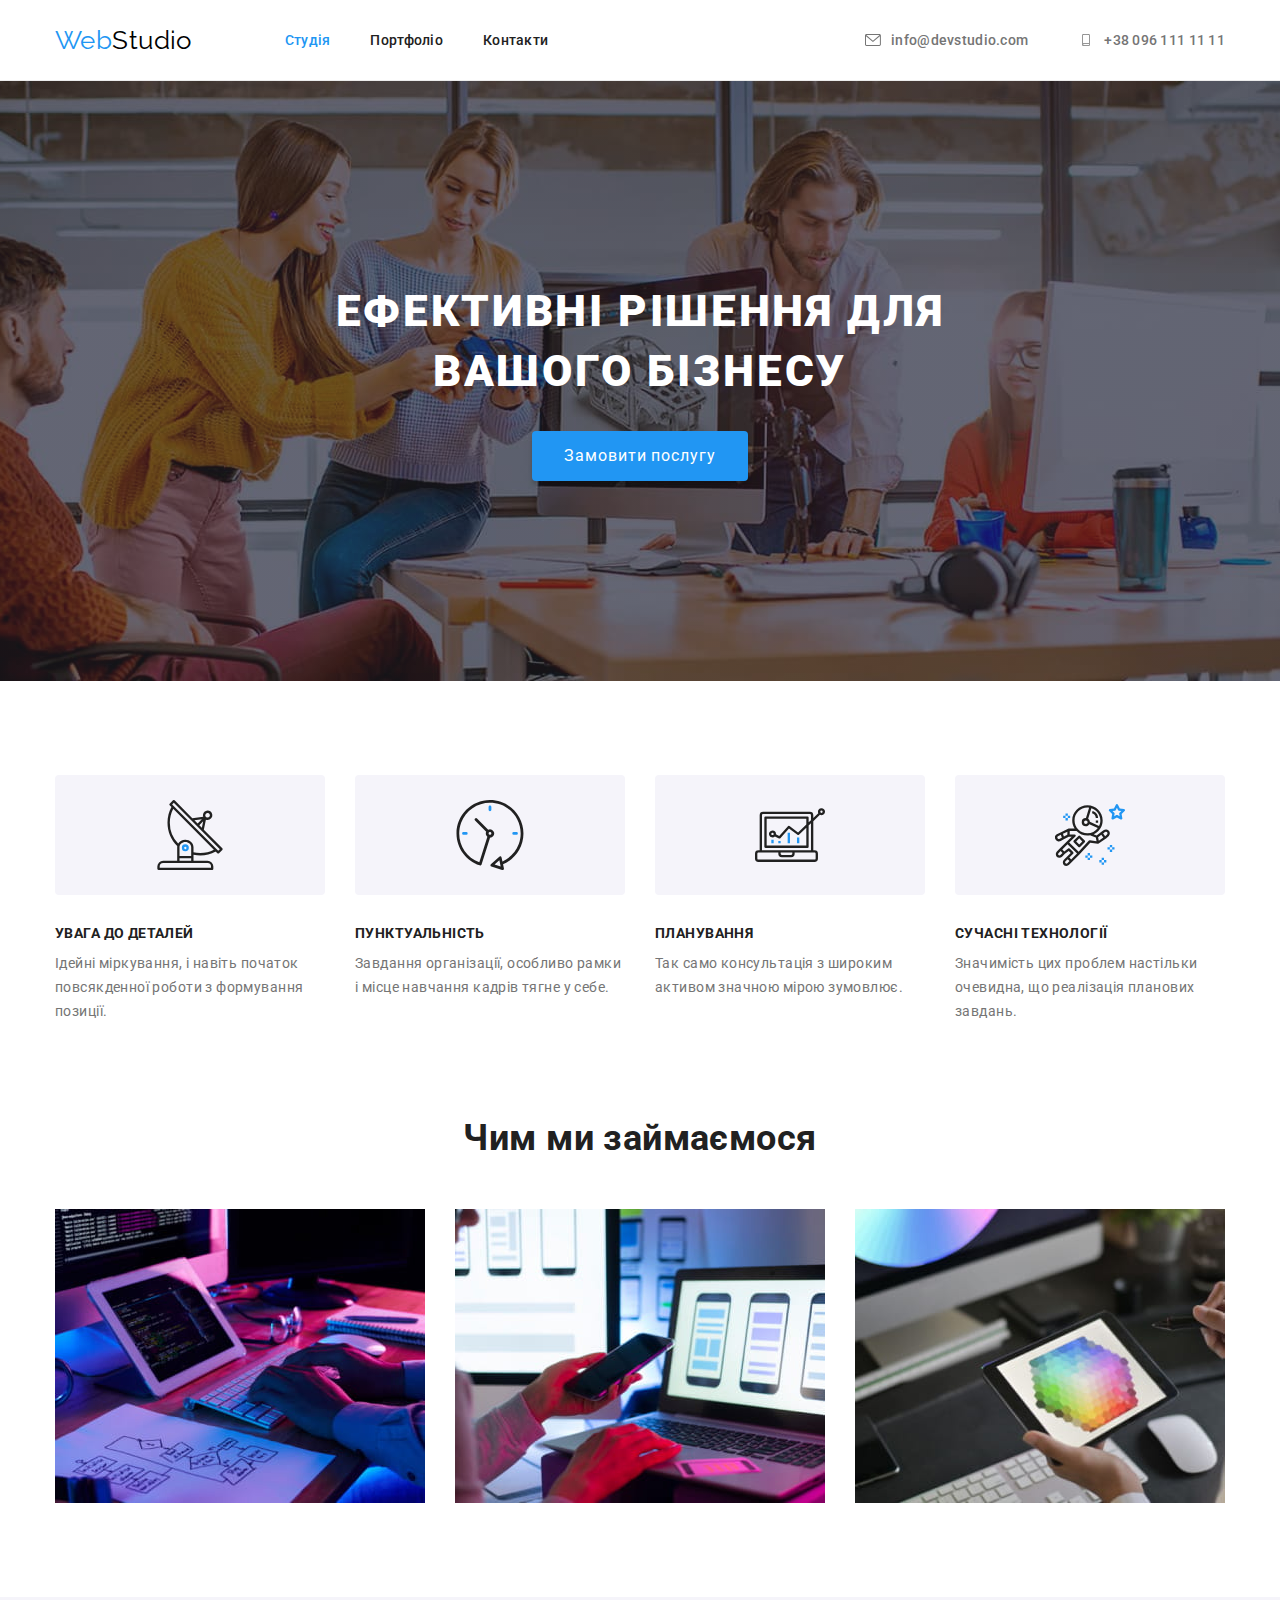
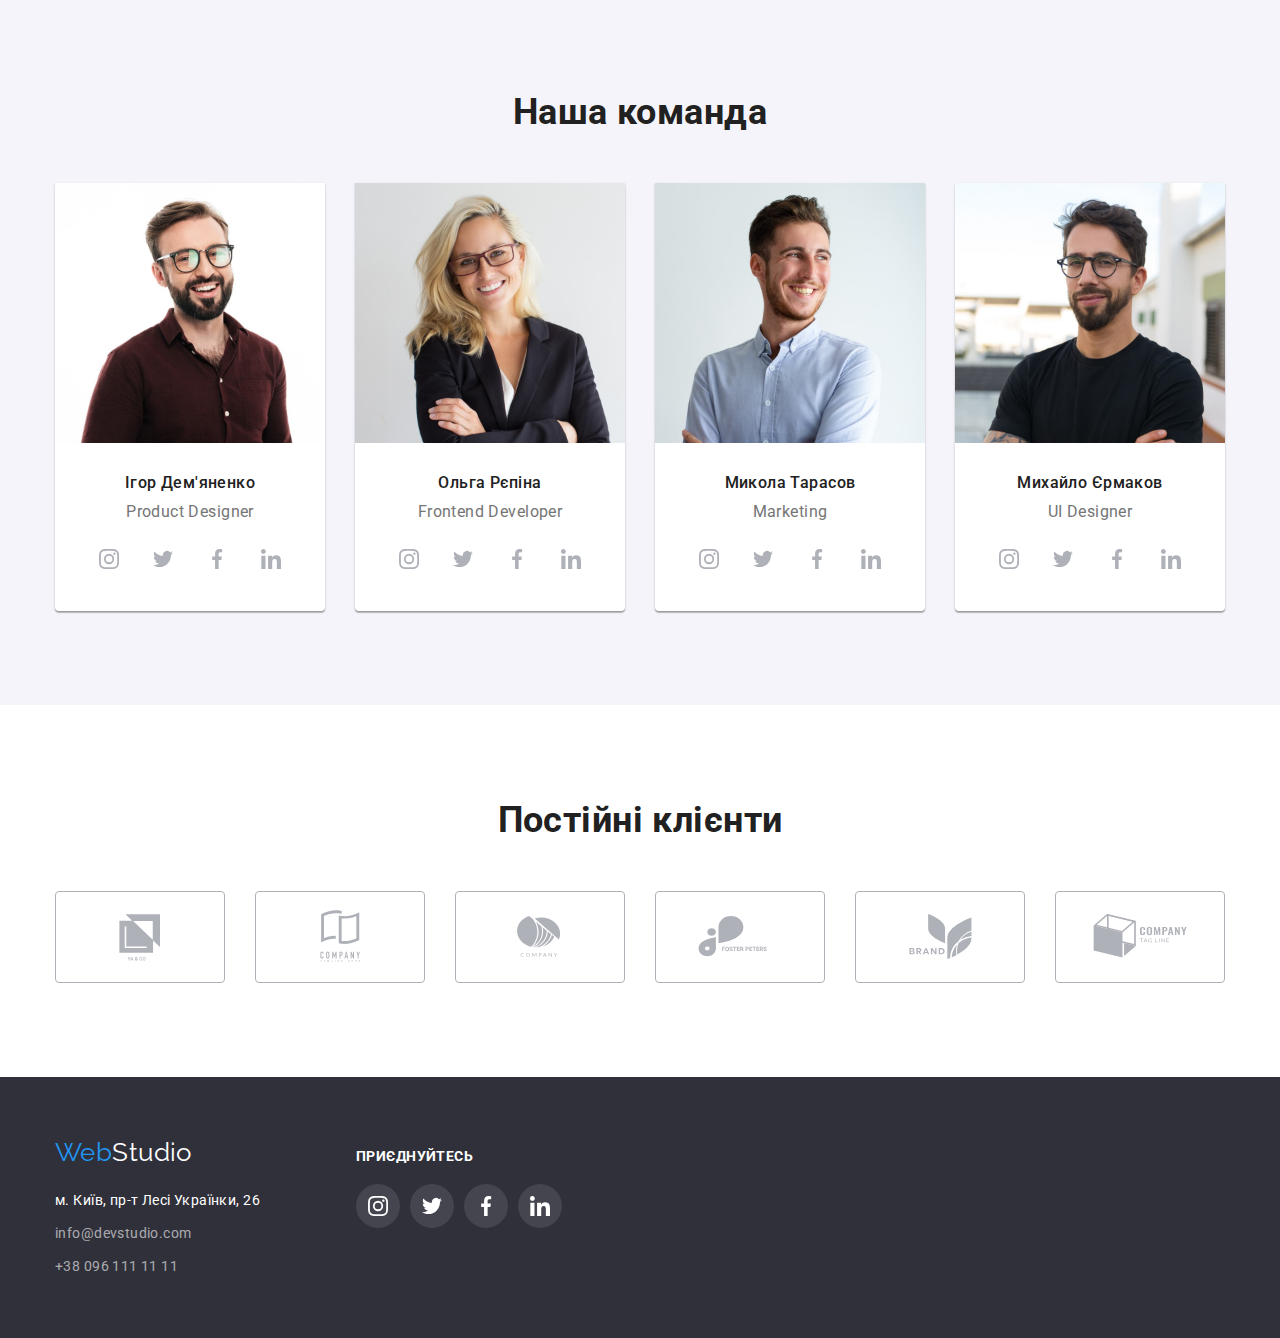
==== index.html @ b538053b "Initial commit" ====
<!DOCTYPE html>
<html lang="uk">
  <head>
    <meta charset="UTF-8" />
    <meta http-equiv="X-UA-Compatible" content="IE=edge" />
    <meta name="viewport" content="width=device-width, initial-scale=1.0" />
    <title>WebStudio</title>

    <!-- Шрифти -->
    <link rel="preconnect" href="https://fonts.googleapis.com" />
    <link rel="preconnect" href="https://fonts.gstatic.com" crossorigin />
    <link
      href="https://fonts.googleapis.com/css2?family=Raleway:wght@700&family=Roboto:wght@400;500;700;900&display=swap"
      rel="stylesheet"
    />

    <!-- Нормалізація -->
    <link
      rel="stylesheet"
      href="https://cdnjs.cloudflare.com/ajax/libs/modern-normalize/1.1.0/modern-normalize.min.css"
    />

    <!-- Стилі -->
    <link rel="stylesheet" href="./CSS/styles.css" />
  </head>
  <body>
    <!-- Шапка сайту -->
    <header class="header">
      <div class="container header-container">
        <nav class="header-nav">
          <a href="./index.html" class="logo"> <span>Web</span>Studio </a>
          <ul class="site-nav list">
            <li class="item"><a class="link current" href="/index.html">Студія</a></li>
            <li class="item"><a class="link" href="./portfolio.html">Портфоліо</a></li>
            <li class="item"><a class="link" href="./contacts.html">Контакти</a></li>
          </ul>
        </nav>

        <ul class="auth-nav list">
          <li class="item">
            <a class="link" href="mailto:info@devstudio.com"
              ><svg class="auth-nav-icon" width="16px" height="12px">
                <use href="./images/icons.svg/symbol-defs.svg#icon-envelope"></use></svg>info@devstudio.com</a>
          </li>
          <li class="item">
            <a class="link" href="tel:+380961111111"
              ><svg class="auth-nav-icon" width="16px" height="12px">
                <use href="./images/icons.svg/symbol-defs.svg#icon-smartphone"></use></svg>+38 096 111 11 11</a>
          </li>
        </ul>
      </div>
    </header>

    <!--Унікальний контент сторінки Студія-->
    <main>
      <!--Герой-->
      <section class="hero section overlay">
        <div class="container">
          <h1 class="hero-title">Ефективні рішення для вашого бізнесу</h1>
          <button type="button" class="hero-btn">Замовити послугу</button>
        </div>
      </section>

      <!--Особливості-->
      <section class="exclusive section">
        <div class="container">
          <h2 hidden>Особливості</h2>
          <ul class="exclusive-list">
            <li class="exclusive-item">
              <div class="container-exclusive-icon">
                <svg class="exclusive-icon" width="70px" height="70px">
                  <use href="./images/icons.svg/symbol-defs.svg#icon-antenna-one"></use>
                </svg>
              </div>
              <h3 class="exclusive-title">УВАГА ДО ДЕТАЛЕЙ</h3>
              <p class="exclusive-text">
                Ідейні міркування, і навіть початок повсякденної роботи з формування позиції.
              </p>
            </li>
            <li class="exclusive-item icon-clock">
              <div class="container-exclusive-icon">
                <svg class="exclusive-icon" width="70px" height="70px">
                  <use href="./images/icons.svg/symbol-defs.svg#icon-clock-one"></use>
                </svg>
              </div>
              <h3 class="exclusive-title">ПУНКТУАЛЬНІСТЬ</h3>
              <p class="exclusive-text">
                Завдання організації, особливо рамки і місце навчання кадрів тягне у себе.
              </p>
            </li>
            <li class="exclusive-item icon-diagram">
              <div class="container-exclusive-icon">
                <svg class="exclusive-icon" width="70px" height="70px">
                  <use href="./images/icons.svg/symbol-defs.svg#icon-diagram-one"></use>
                </svg>
              </div>
              <h3 class="exclusive-title">ПЛАНУВАННЯ</h3>
              <p class="exclusive-text">
                Так само консультація з широким активом значною мірою зумовлює.
              </p>
            </li>
            <li class="exclusive-item icon-astronaut">
              <div class="container-exclusive-icon">
                <svg class="exclusive-icon" width="70px" height="70px">
                  <use href="./images/icons.svg/symbol-defs.svg#icon-astronaut-one"></use>
                </svg>
              </div>
              <h3 class="exclusive-title">СУЧАСНІ ТЕХНОЛОГІЇ</h3>
              <p class="exclusive-text">
                Значимість цих проблем настільки очевидна, що реалізація планових завдань.
              </p>
            </li>
          </ul>
        </div>
      </section>

      <!--Чим ми займаємося-->
      <section class="direction section">
        <div class="container">
          <h2 class="section-title">Чим ми займаємося</h2>
          <ul class="direction-list list">
            <li class="direction-text">
              <img src="./images/img.jpg" alt="Десктопні додатки" width="370" height="294" />
            </li>
            <li class="direction-text">
              <img src="./images/img-1.jpg" alt="Мобільні додатки" width="370" height="294" />
            </li>
            <li class="direction-text">
              <img src="./images/img-2.jpg" alt="Дизайнерські рішення" width="370" height="294" />
            </li>
          </ul>
        </div>
      </section>

      <!--Наша команда-->
      <section class="team section">
        <div class="container">
          <h2 class="section-title">Наша команда</h2>
          <ul class="team-list">
            <li class="item">
              <img
                src="./images/image.team/img.jpg"
                alt="Фото Ігора Дем'яненко"
                class="image"
                width="270"
                height="260"
              />
              <div class="team-content">
                <h3 class="name">Ігор Дем'яненко</h3>
                <p lang="en" class="text">Product Designer</p>
                <ul class="team-social-list">
                  <li class="team-social-item">
                    <a href="" class="team-social-link">
                      <svg class="team-social-icon" width="20px" height="20px">
                        <use
                          href="./images/icons.svg/symbol-defs.svg#icon-instagram-two"
                        ></use>
                      </svg>
                    </a>
                  </li>
                  <li class="team-social-item">
                    <a href="" class="team-social-link">
                      <svg class="team-social-icon" width="20px" height="20px">
                        <use href="./images/icons.svg/symbol-defs.svg#icon-twitter-one"></use>
                      </svg>
                    </a>
                  </li>
                  <li class="team-social-item">
                    <a href="" class="team-social-link">
                      <svg class="team-social-icon" width="20px" height="20px">
                        <use href="./images/icons.svg/symbol-defs.svg#icon-facebook-one"></use>
                      </svg>
                    </a>
                  </li>
                  <li class="team-social-item">
                    <a href="" class="team-social-link">
                      <svg class="team-social-icon" width="20px" height="20px">
                        <use href="./images/icons.svg/symbol-defs.svg#icon-linkedin-one"></use>
                      </svg>
                    </a>
                  </li>
                </ul>
              </div>
            </li>
            <li class="item">
              <img
                src="./images/image.team/img-1.jpg"
                alt="Фото Ольги Рєпіни"
                class="image"
                width="270"
                height="260"
              />
              <div class="team-content">
                <h3 class="name">Ольга Рєпіна</h3>
                <p lang="en" class="text">Frontend Developer</p>
                <ul class="team-social-list">
                  <li class="team-social-item">
                    <a href="" class="team-social-link">
                      <svg class="team-social-icon" width="20px" height="20px">
                        <use
                          href="./images/icons.svg/symbol-defs.svg#icon-instagram-two"
                        ></use>
                      </svg>
                    </a>
                  </li>
                  <li class="team-social-item">
                    <a href="" class="team-social-link">
                      <svg class="team-social-icon" width="20px" height="20px">
                        <use href="./images/icons.svg/symbol-defs.svg#icon-twitter-one"></use>
                      </svg>
                    </a>
                  </li>
                  <li class="team-social-item">
                    <a href="" class="team-social-link">
                      <svg class="team-social-icon" width="20px" height="20px">
                        <use href="./images/icons.svg/symbol-defs.svg#icon-facebook-one"></use>
                      </svg>
                    </a>
                  </li>
                  <li class="team-social-item">
                    <a href="" class="team-social-link">
                      <svg class="team-social-icon" width="20px" height="20px">
                        <use href="./images/icons.svg/symbol-defs.svg#icon-linkedin-one"></use>
                      </svg>
                    </a>
                  </li>
                </ul>
              </div>
            </li>
            <li class="item">
              <img
                src="./images/image.team/img-2.jpg"
                alt="Фото Миколи Тарасова"
                class="image"
                width="270"
                height="260"
              />
              <div class="team-content">
                <h3 class="name">Микола Тарасов</h3>
                <p lang="en" class="text">Marketing</p>
                <ul class="team-social-list">
                  <li class="team-social-item">
                    <a href="" class="team-social-link">
                      <svg class="team-social-icon" width="20px" height="20px">
                        <use
                          href="./images/icons.svg/symbol-defs.svg#icon-instagram-two"
                        ></use>
                      </svg>
                    </a>
                  </li>
                  <li class="team-social-item">
                    <a href="" class="team-social-link">
                      <svg class="team-social-icon" width="20px" height="20px">
                        <use href="./images/icons.svg/symbol-defs.svg#icon-twitter-one"></use>
                      </svg>
                    </a>
                  </li>
                  <li class="team-social-item">
                    <a href="" class="team-social-link">
                      <svg class="team-social-icon" width="20px" height="20px">
                        <use href="./images/icons.svg/symbol-defs.svg#icon-facebook-one"></use>
                      </svg>
                    </a>
                  </li>
                  <li class="team-social-item">
                    <a href="" class="team-social-link">
                      <svg class="team-social-icon" width="20px" height="20px">
                        <use href="./images/icons.svg/symbol-defs.svg#icon-linkedin-one"></use>
                      </svg>
                    </a>
                  </li>
                </ul>
              </div>
            </li>
            <li class="item">
              <img
                src="./images/image.team/img-3.jpg"
                alt="Фото Михайло Єрмакова"
                class="image"
                width="270"
                height="260"
              />
              <div class="team-content">
                <h3 class="name">Михайло Єрмаков</h3>
                <p lang="en" class="text">UI Designer</p>
                <ul class="team-social-list">
                  <li class="team-social-item">
                    <a href="" class="team-social-link">
                      <svg class="team-social-icon" width="20px" height="20px">
                        <use
                          href="./images/icons.svg/symbol-defs.svg#icon-instagram-two"
                        ></use>
                      </svg>
                    </a>
                  </li>
                  <li class="team-social-item">
                    <a href="" class="team-social-link">
                      <svg class="team-social-icon" width="20px" height="20px">
                        <use href="./images/icons.svg/symbol-defs.svg#icon-twitter-one"></use>
                      </svg>
                    </a>
                  </li>
                  <li class="team-social-item">
                    <a href="" class="team-social-link">
                      <svg class="team-social-icon" width="20px" height="20px">
                        <use href="./images/icons.svg/symbol-defs.svg#icon-facebook-one"></use>
                      </svg>
                    </a>
                  </li>
                  <li class="team-social-item">
                    <a href="" class="team-social-link">
                      <svg class="team-social-icon" width="20px" height="20px">
                        <use href="./images/icons.svg/symbol-defs.svg#icon-linkedin-one"></use>
                      </svg>
                    </a>
                  </li>
                </ul>
              </div>
            </li>
          </ul>
        </div>
      </section>

      <!-- Постійні клієнти -->

      <section class="section">
        <div class="container">
          <h2 class="section-title">Постійні клієнти</h2>
          <ul class="custumers">
            <li>
              <a href="" class="custumers-link">
                <svg class="custumers-icon" width="170px" height="92px">
                  <use href="./images/icons.svg/symbol-defs.svg#icon-Client-one"></use>
                </svg>
              </a>
            </li>
            <li>
              <a href="" class="custumers-link">
                <svg class="custumers-icon" width="170px" height="92px">
                  <use href="./images/icons.svg/symbol-defs.svg#icon-Client-two"></use>
                </svg>
              </a>
            </li>
            <li>
              <a href="" class="custumers-link">
                <svg class="custumers-icon" width="170px" height="92px">
                  <use href="./images/icons.svg/symbol-defs.svg#icon-Client-three"></use>
                </svg>
              </a>
            </li>
            <li>
              <a href="" class="custumers-link">
                <svg class="custumers-icon" width="170px" height="92px">
                  <use href="./images/icons.svg/symbol-defs.svg#icon-Client-four"></use>
                </svg>
              </a>
            </li>
            <li>
              <a href="" class="custumers-link">
                <svg class="custumers-icon" width="170px" height="92px">
                  <use href="./images/icons.svg/symbol-defs.svg#icon-Client-five"></use>
                </svg>
              </a>
            </li>
            <li>
              <a href="" class="custumers-link">
                <svg class="custumers-icon" width="170px" height="92px">
                  <use href="./images/icons.svg/symbol-defs.svg#icon-Client-six"></use>
                </svg>
              </a>
            </li>
          </ul>
        </div>
      </section>
    </main>

    <!--Футер-->
    <footer class="footer">
      <div class="container container-flex">
        <div class="address">
          <a href="./index.html" class="footer-logo logo"> <span>Web</span>Studio </a>
          <address>
            <ul class="footer-contacts list">
              <li>
                <a
                  class="link-address"
                  href="https://goo.gl/maps/hEW1JtFpCVsuVEPR8"
                  target="_blank"
                  rel="noreferrer"
                  >м. Київ, пр-т Лесі Українки, 26</a
                >
              </li>
              <li><a class="link" href="mailto:info@devstudio.com">info@devstudio.com</a></li>
              <li><a class="link" href="tel:+380961111111">+38 096 111 11 11</a></li>
            </ul>
          </address>
        </div>

        <div class="social">
          <h2 class="social-title">приєднуйтесь</h2>
          <ul class="social-list">
            <li class="social-item">
              <a href="" class="social-link">
                <svg class="social-icon" width="20px" height="20px">
                  <use
                    href="./images/icons.svg/symbol-defs.svg#icon-instagram-two"
                  ></use>
                </svg>
              </a>
            </li>
            <li class="social-item">
              <a href="" class="social-link">
                <svg class="social-icon" width="20px" height="20px">
                  <use href="./images/icons.svg/symbol-defs.svg#icon-twitter-one"></use>
                </svg>
              </a>
            </li>
            <li class="social-item">
              <a href="" class="social-link">
                <svg class="social-icon" width="20px" height="20px">
                  <use href="./images/icons.svg/symbol-defs.svg#icon-facebook-one"></use>
                </svg>
              </a>
            </li>
            <li class="social-item">
              <a href="" class="social-link">
                <svg class="social-icon" width="20px" height="20px">
                  <use href="./images/icons.svg/symbol-defs.svg#icon-linkedin-one"></use>
                </svg>
              </a>
            </li>
          </ul>
        </div>
      </div>
    </footer>
  </body>
</html>
---- CSS/styles.css ----
:root {
    --primary-text-color: #212121;
    --second-text-color: #757575;
    --accent-color: #2196F3;
    --third-text-color: #ffffff;
}

.visually-hidden {
    position: absolute;
    width: 1px;
    height: 1px;
    margin: -1px;
    border: 0;
    padding: 0;

    white-space: nowrap;
    clip-path: inset(100%);
    clip: rect(0 0 0 0);
    overflow: hidden;
}

body {
    font-family: 'Roboto', 'Raleway', sans-serif;
    background-color: var(--third-text-color);
    color: var(--primary-text-color);
    font-size: 14px;
    letter-spacing: 0.03em;
    
}

ul{
    margin-top: 0;
    margin-bottom: 0;
    padding-left: 0;
}

/* img {
    display: block;
} */

.container {
    width: 1200px;
    padding-left: 15px;
    padding-right: 15px;
    margin-left: auto;
    margin-right: auto;
    /* outline: 1px solid orange; */
}

.section {
    padding-top: 94px;
    padding-bottom: 94px;
}


/* Шапка */

.header {
    border-bottom: 1px solid #ECECEC;
}

.header-container,
.header-nav {
    display: flex;
    align-items: center;
}

.header-nav {
    margin-right: auto;
}

.logo > span {
    color: var(--accent-color);
}

.logo {
    font-family: 'Raleway';
    font-size: 26px;
    line-height: calc(31/26);
    color: #000000;
    text-decoration: none;
}

.logo:hover,
.logo:focus {
color: var(--accent-color);
}

.list {
    list-style: none;
    margin-top: 0;
    margin-bottom: 0;
}

/* Site nav */

.site-nav {
    display: flex;
    margin-left: 93px;
}

.site-nav .item:not(:last-child){
    margin-right: 40px;
}

.site-nav .link {
    display: block;
    padding-top: 32px;
    padding-bottom: 32px;
    font-weight: 500;
    line-height: calc(16/14);
    letter-spacing: 0.02em;
    color: var(--primary-text-color);
    text-decoration: none;
}
.site-nav .link:focus,
.site-nav .link:hover {
    color: var(--accent-color);
}

.site-nav .link.current {
    color: var(--accent-color)
}

/* Auth nav */

.auth-nav {
    display: flex;
}

.auth-nav .item +.item{
    margin-left: 50px;
}


.auth-nav .link {
    display: flex;
    align-items: center;
    padding-top: 32px;
    padding-bottom: 32px;
    font-weight: 500;
    line-height: calc(16/14);
    letter-spacing: 0.02em;
    color: var(--second-text-color);
    text-decoration: none;
    fill: var(--second-text-color)
}
.auth-nav .link:focus,
.auth-nav .link:hover {
    color: var(--accent-color);
}

.auth-nav-icon {
    margin-right: 10px;
    fill: currentColor;
}

/* Герой */

.hero {
    padding: 200px 0;
    text-align: center;
    background-color: #2F303A;
}

.overlay {
    max-width: 1600px;
    height: 600px;
    margin-left: auto;
    margin-right: auto;
    background-image: linear-gradient(
        to right, 
        rgba(47, 48, 58, 0.4), 
        rgba(47, 48, 58, 0.4)),
        url(../images/overlay.jpg);
    background-position: center;
    background-size: cover;
    background-repeat: no-repeat;

}

.hero-title {
    width: 696px;
    margin: 0 auto 30px;
    font-weight: 900;
    font-size: 44px;
    line-height: calc(60/44);
    letter-spacing: 0.06em;
    text-transform: uppercase;
    color: var(--third-text-color);
}

.hero-btn {
    min-width: 216px;
    padding: 10px 32px;
    font-size: 16px;
    line-height: calc(30/16);
    letter-spacing: 0.06em;
    background: var(--accent-color);
    color: var(--third-text-color);
    box-shadow: 0px 4px 4px rgba(0, 0, 0, 0.15);
    border: none;
    border-radius: 4px;
    cursor: pointer;
}

/* Особливості */


.exclusive-list {
    margin-top: 0;
    margin-bottom: 0;
    display: flex;
    justify-content: space-between;
    list-style: none;
}

.exclusive-item {
    width: 270px;
}

.container-exclusive-icon {
    display: inline-flex;
    align-items: center;
    justify-content: center;
    margin-bottom: 30px;
    width: 270px;
    height: 120px;
    border: none;
    border-radius: 4px;
    background-color: #F5F4FA;
}


.exclusive-title {
    margin-top: 0;
    margin-bottom: 10px;
    font-size: 14px;
    line-height: calc(16/14);
}

.exclusive-text {
    margin-top: 0;
    margin-bottom: 0;
    line-height: calc(24/14);
    color: var(--second-text-color);
}

/* Чим ми займаємося */

.direction {
    padding-top: 0;
}

.section-title {
    margin-top: 0;
    margin-bottom: 50px;
    text-align: center;
    font-size: 36px;
    line-height: calc(42/36);
}

.direction-list {
    justify-content: space-between;
    display: flex;
    list-style: none;
}

.direction-text img{
    display: block;
}

/* Наша команда */

.team {
    background: #F5F4FA;
}

.team-list {
    margin-top: 0;
    margin-bottom: 0;
    display: flex;
    justify-content: space-between;
    list-style: none;
}



.team-list .item {
    background: var(--third-text-color);
    box-shadow: 0px 1px 3px rgba(0, 0, 0, 0.12), 0px 1px 1px rgba(0, 0, 0, 0.14), 0px 2px 1px rgba(0, 0, 0, 0.2);
    border-radius: 0px 0px 4px 4px;
}

.team-list .item img {
    display: block;
}

.team-list .team-content {
    padding-top: 30px;
    padding-bottom: 30px;
    text-align: center;
}

.team-list .name {
    margin-top: 0;
    margin-bottom: 10px;
    font-weight: 500;
    font-size: 16px;
    line-height: calc(19/16);
}

.team-list .text {
    margin-top: 0;
    margin-bottom: 16px;
    font-size: 16px;
    line-height: calc(19/16);
    color: var(--second-text-color);
}

/* Соц. мережі команди */

.team-social-list {
    display: flex;
    justify-content: center;
    align-items: center;
    margin: 0;
    padding: 0;
    gap: 10px;
    list-style: none;
}

.team-social-item:hover {
    fill: var(--third-text-color);
    background-color: var(--accent-color);
    border-radius: 50%;
}


.team-social-icon:hover {
    fill: var(--third-text-color);
}

.team-social-link {
    display: inline-flex;
    align-items: center;
    justify-content: center;
    height: 44px;
    width: 44px;
    fill: #AFB1B8;
    border-radius: 50%;
}

.team-social-link:hover,
.team-social-link:focus {
    fill: var(--third-text-color);
    background-color: var(--accent-color);
    
}



/* Постійні клієнти */

.custumers {
    display: flex;
    padding: 0;
    margin: 0;
    list-style: none;
    gap: 30px;
}

.custumers-link {
    display: flex;
    align-items: center;
    width: 170px;
    height: 92px;
    padding: 0;
    border: 1px solid #AFB1B8;
    border-radius: 4px;
    fill: #AFB1B8;
}

.custumers-link:hover,
.custumers-link:focus {
    fill: var(--accent-color);
    border-color: var(--accent-color);
}

/* Футер */

.footer {
    background-color: #2F303A;
    padding-top: 60px;
    padding-bottom: 60px;
}

.footer-logo {
    display: block;
    margin-bottom: 20px;
    color: var(--third-text-color);
}

.footer-logo > span {
    color: var(--accent-color);
}

.footer > .link {
    color: var(--third-text-color);
}

.container-flex {
    display: flex;
    align-items: baseline;
}

.address {
    min-width: 231px;
    margin-right: 70px;
}

.footer-contacts {
    display: flex;
    flex-direction: column;
    gap: 9px;
    list-style: none;
}

.link-address {
    font-style: normal;
    line-height: calc(24/14);
    color: var(--third-text-color);
    text-decoration: none;
}

.footer-contacts .link {
    font-style: normal;
    line-height: calc(24/14);
    color: rgba(255, 255, 255, 0.6);
    text-decoration: none;
}

.footer-contacts .link:hover,
.footer-contacts .link:focus {
    color: var(--accent-color);
}

/* Футер соц мережі */

.social {
    padding: 0;
}

.social-title {
    margin-top: 0;
    margin-bottom: 20px;
    font-size: 14px;
    line-height: calc(16/14);
    letter-spacing: 0.03em;
    text-transform: uppercase;
    color: var(--third-text-color);
}

.social-list {
    display: flex;
    list-style: none;
    gap: 10px;
}

.social-link {
    display: inline-flex;
    align-items: center;
    justify-content: center;
    height: 44px;
    width: 44px;
    fill: var(--third-text-color);
    background-color: #44454E;
    border-radius: 50%;
}

.social-link:hover,
.social-link:focus {
    background-color: var(--accent-color);
    border-radius: 50%;
}

/* Портфоліо */

.filter-list {
    margin-top: 0;
    display: flex;
    justify-content: center;
    margin-bottom: 50px;
    list-style: none;
}

.filter-list .item+.item{
    margin-left: 8px;
}

.filter-btn {
    padding: 6px 22px;
    font-weight: 500;
    font-size: 16px;
    line-height: calc(26/16);
    background: #F5F4FA;
    border: none;
    border-radius: 4px;
    cursor: pointer;
}

.filter-btn:hover,
.filter-btn:focus {
    color: var(--third-text-color);
    background-color: var(--accent-color);
    box-shadow: 0px 3px 1px rgba(0, 0, 0, 0.1), 0px 1px 2px rgba(0, 0, 0, 0.08), 0px 2px 2px rgba(0, 0, 0, 0.12);
}

/* Роботи */

.works-list {
    display: flex;
    flex-wrap: wrap;
    justify-content: space-between;
    margin-top: 0;
    margin-bottom: 0;
    list-style: none;
}

.works-item {
    width: 370px;
    margin-bottom: 30px;
    background: var(--third-text-color);
    border: 1px solid #EEEEEE;
}

.works-item:hover,
.works-item:hover {
    box-shadow: 0px 1px 1px rgba(0, 0, 0, 0.12), 0px 4px 4px rgba(0, 0, 0, 0.06), 1px 4px 6px rgba(0, 0, 0, 0.16);
}

.works-item .works-content {
    padding: 20px 24px;
}

.works-item img {
    display: block;
}

.works-item:nth-last-child(-n+3){
    margin-bottom: 0;
}


.works-item-title {
    margin-top: 0;
    margin-bottom: 4px;
    font-size: 18px;
    line-height: calc(36/18);
    letter-spacing: 0.06em;
}

.works-text {
    margin-top: 0;
    margin-bottom: 0;
    font-size: 16px;
    line-height: calc(30/16);
    color: var(--second-text-color);
}
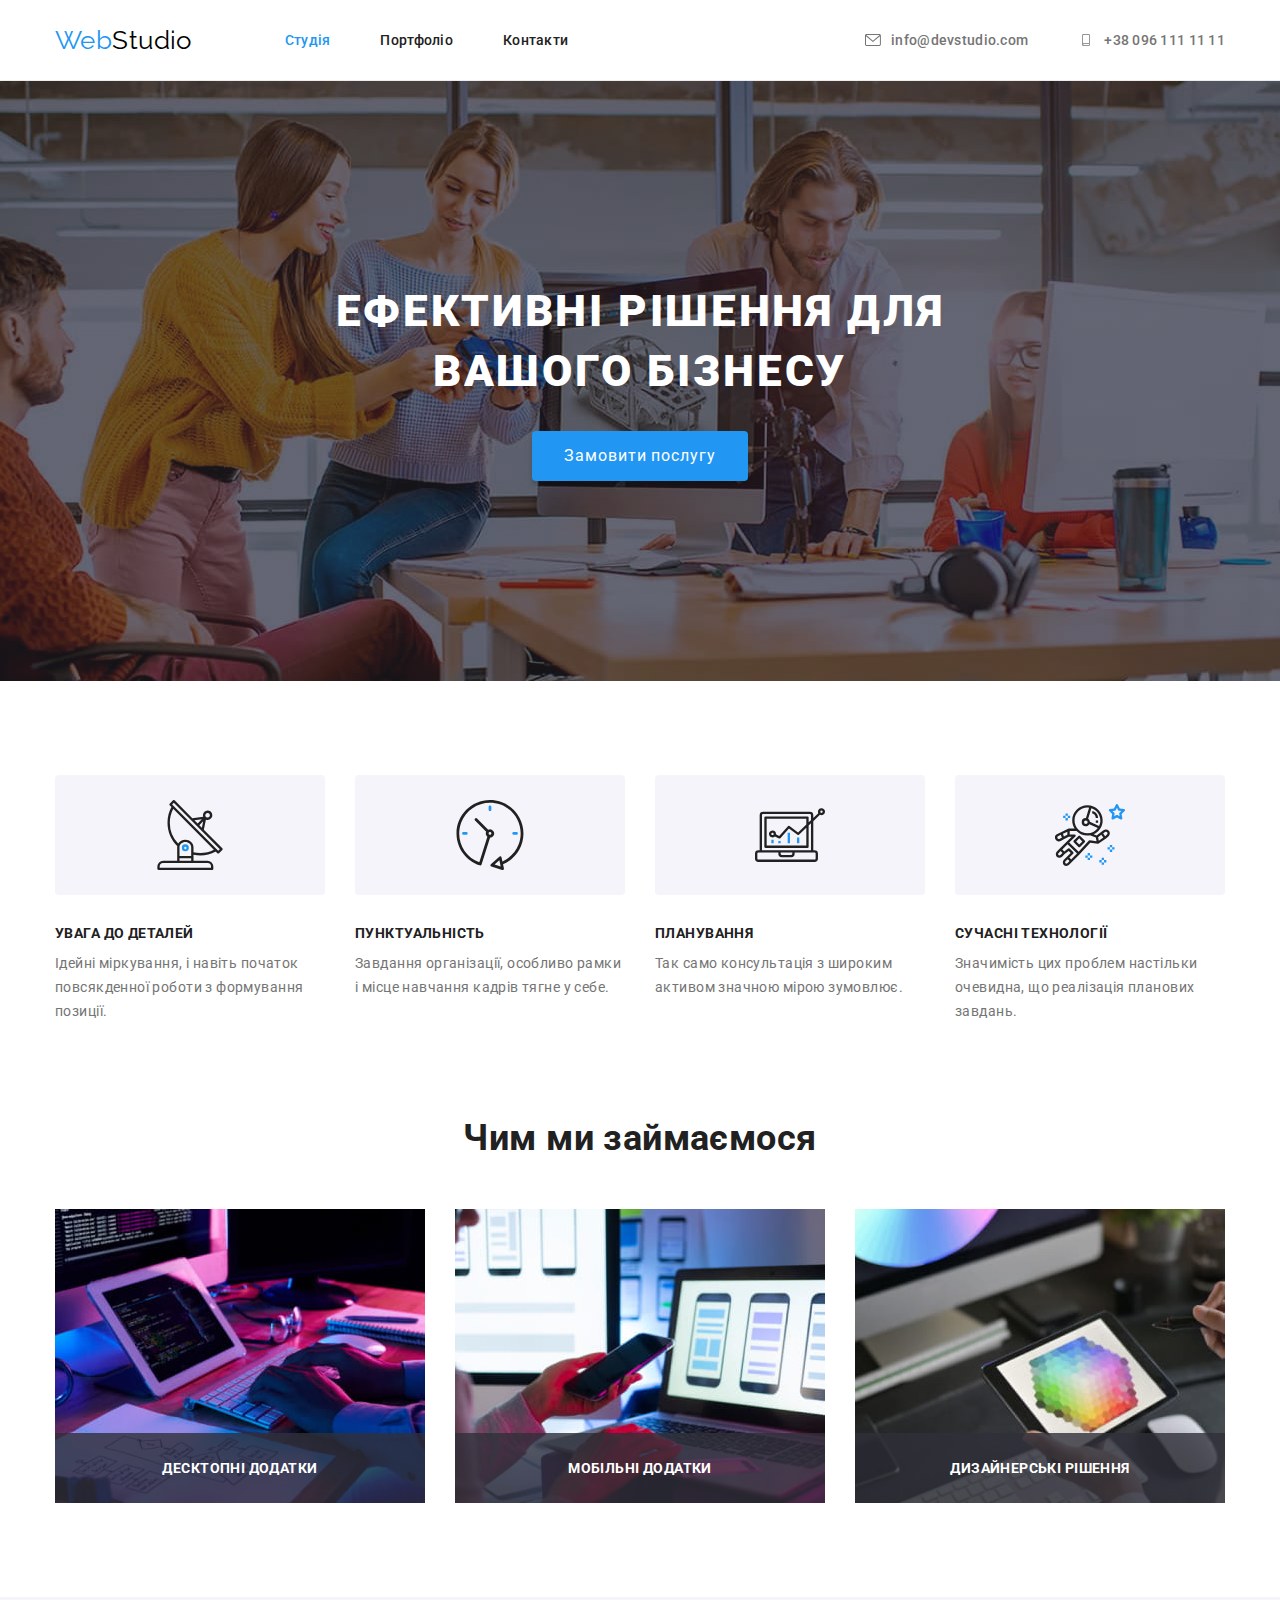
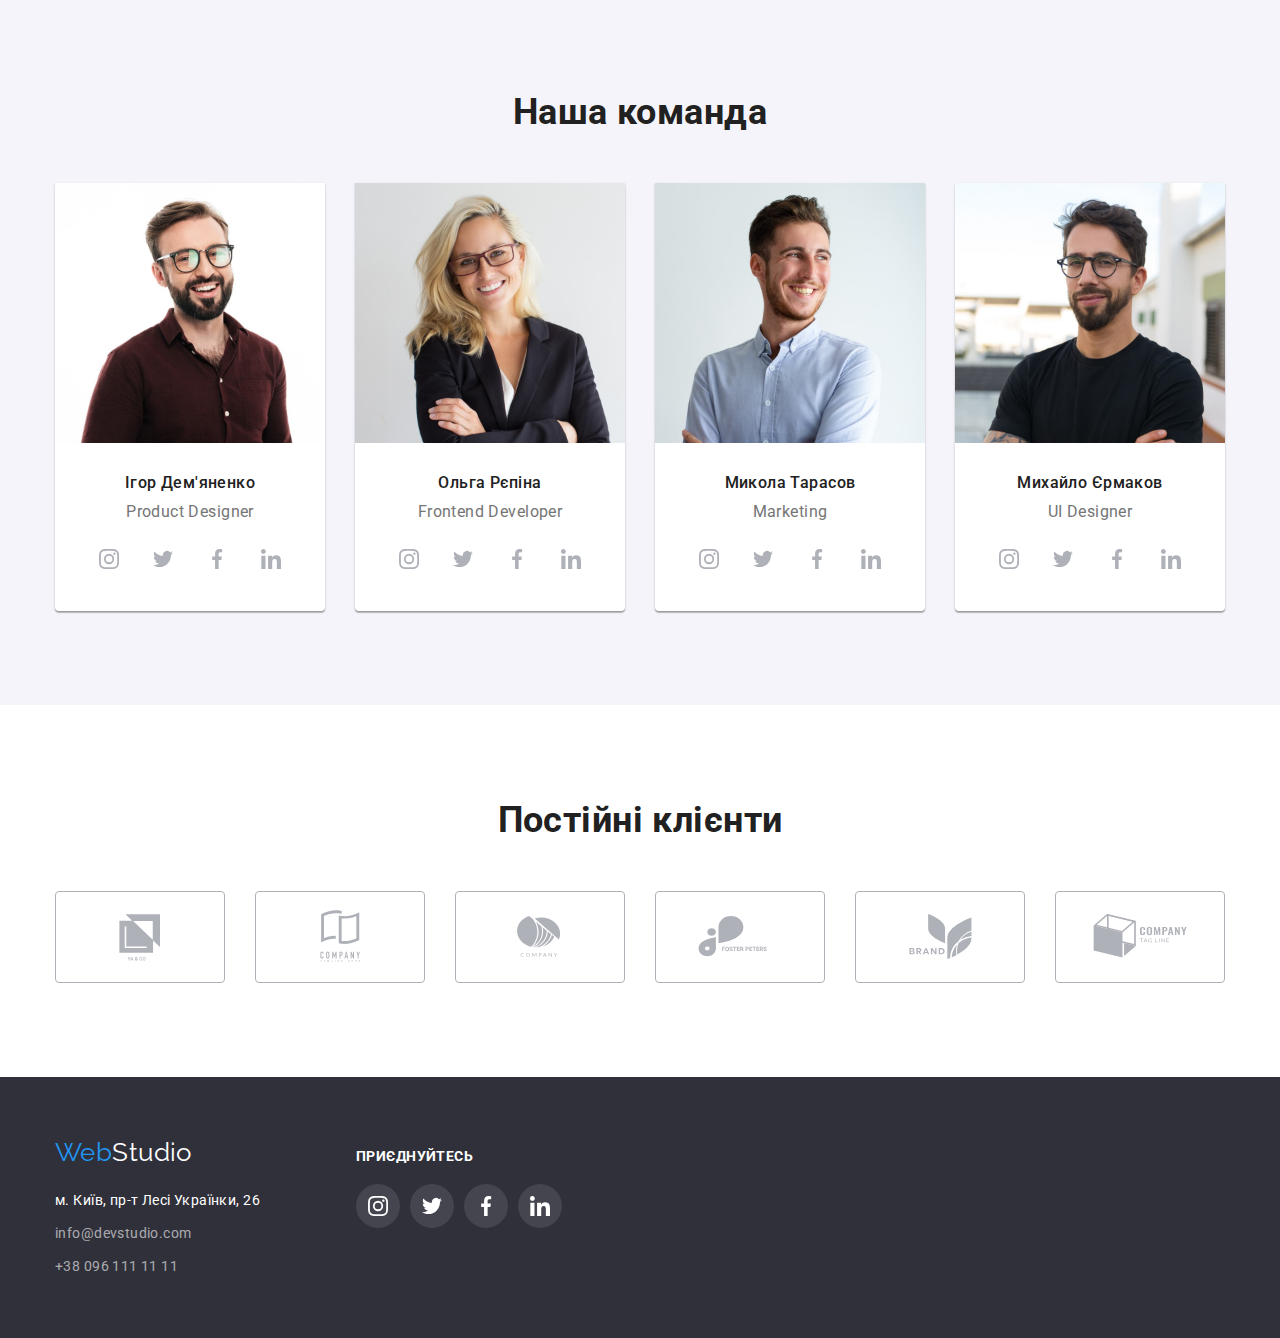
==== commit f443dc7b: "add model window" ====
--- a/index.html
+++ b/index.html
@@ -36,6 +36,7 @@
           </ul>
         </nav>
 
+        <div class="auth-nav-flex">
         <ul class="auth-nav list">
           <li class="item">
             <a class="link" href="mailto:info@devstudio.com"
@@ -49,6 +50,7 @@
           </li>
         </ul>
       </div>
+      </div>
     </header>
 
     <!--Унікальний контент сторінки Студія-->
@@ -57,7 +59,7 @@
       <section class="hero section overlay">
         <div class="container">
           <h1 class="hero-title">Ефективні рішення для вашого бізнесу</h1>
-          <button type="button" class="hero-btn">Замовити послугу</button>
+          <button type="button" class="hero-btn" data-modal-open >Замовити послугу</button>
         </div>
       </section>
 
@@ -121,12 +123,15 @@
           <ul class="direction-list list">
             <li class="direction-text">
               <img src="./images/img.jpg" alt="Десктопні додатки" width="370" height="294" />
+              <p class="direction-name">Десктопні додатки</p>
             </li>
             <li class="direction-text">
               <img src="./images/img-1.jpg" alt="Мобільні додатки" width="370" height="294" />
+              <p class="direction-name">Мобільні додатки</p>
             </li>
             <li class="direction-text">
               <img src="./images/img-2.jpg" alt="Дизайнерські рішення" width="370" height="294" />
+              <p class="direction-name">Дизайнерські рішення</p>
             </li>
           </ul>
         </div>
@@ -433,5 +438,11 @@
         </div>
       </div>
     </footer>
+    <div data-modal class="backdrop is-hidden">
+      <div class="modal">
+        <button class="modal-btn" data-modal-close>&times;</button>
+      </div>
+    </div>
+    <script src="./js/modal.js"></script>
   </body>
 </html>
--- a/CSS/styles.css
+++ b/CSS/styles.css
@@ -99,11 +99,13 @@
     margin-left: 93px;
 }
 
-.site-nav .item:not(:last-child){
-    margin-right: 40px;
+.site-nav {
+    gap: 50px;
+   
 }
 
 .site-nav .link {
+    position: relative;
     display: block;
     padding-top: 32px;
     padding-bottom: 32px;
@@ -116,15 +118,34 @@
 .site-nav .link:focus,
 .site-nav .link:hover {
     color: var(--accent-color);
+
 }
 
 .site-nav .link.current {
     color: var(--accent-color)
 }
 
+.site-nav .link::after {
+    position: absolute;
+    content: "";
+    bottom: 0;
+    left: 0;
+    display: inline-flex;
+    width: 100%;
+    height: 4px;  
+    background-color: var(--accent-color);
+    border-radius: 4px;
+    opacity: 0;
+}
+
+.site-nav .link:hover::after {
+    content: "";
+    opacity: 1;
+}
+
 /* Auth nav */
 
-.auth-nav {
+ul.auth-nav.list {
     display: flex;
 }
 
@@ -261,13 +282,36 @@
 }
 
 .direction-list {
+    position: relative;
+    bottom: 0;
     justify-content: space-between;
     display: flex;
     list-style: none;
 }
 
+.direction-text {
+    position: relative;
+}
+
 .direction-text img{
+   
     display: block;
+}
+
+.direction-name {
+    position: absolute;
+    bottom: 0;
+    width: 100%;
+    display: block;
+    margin: 0 auto;
+    padding-top: 27px;
+    padding-bottom: 27px;
+    line-height: calc(16/14);
+    font-weight: 700;
+    text-align: center;
+    text-transform: uppercase;
+    color: var(--third-text-color);
+    background: rgba(47, 48, 58, 0.8);
 }
 
 /* Наша команда */
@@ -566,4 +610,41 @@
     font-size: 16px;
     line-height: calc(30/16);
     color: var(--second-text-color);
+}
+
+.backdrop {
+    position: fixed;
+    top: 0;
+    left: 0;
+    width: 100%;
+    height: 100%;
+    background: rgba(0, 0, 0, 0.2)
+}
+
+.backdrop.is-hidden {
+    opacity: 0;
+    pointer-events: none;
+}
+
+.modal {
+    position: absolute;
+    top: 50%;
+    left: 50%;
+    transform: translate(-50%, -50%);
+    width: 528px;
+    height: 581px;
+    background-color: var(--third-text-color);
+   
+}
+
+.modal-btn {
+    position: absolute;
+    top: 8px;
+    right: 8px;
+    width: 30px;
+    height: 30px;
+    font-size: 20px;
+    border: 1px solid rgba(0, 0, 0, 0.1);;
+    border-radius: 50%;
+    background-color: var(--third-text-color);
 }